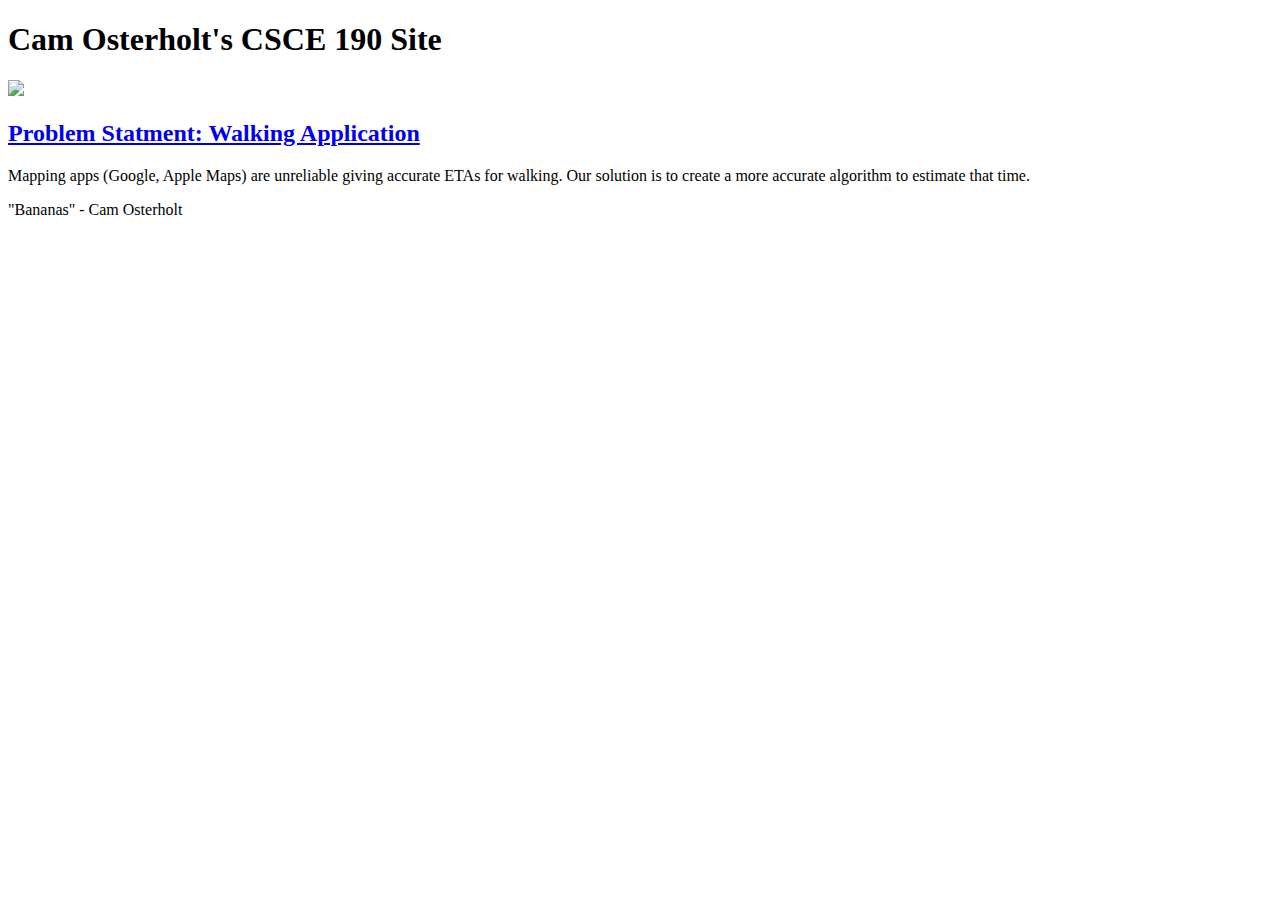
==== index.html @ bd698c32 "Add files via upload" ====
<!DOCTYPE html>
<html>
    <head>
        <title>CSCE 190: Cam Osterholt</title>
    </head>
    <body>
        <h1>Cam Osterholt's CSCE 190 Site </h1>

        <section class="assignment"> 
            <a href="files/problem-statement.pdf"><img src="images/190ProblemStatement.pdf"></a>
            <section class="ass-details">
                <a href="files/problem-statement.pdf"><h2>Problem Statment: Walking Application</h2></a>
                <p>
                    Mapping apps (Google, Apple Maps) are unreliable giving accurate ETAs for walking. Our solution is to create a more accurate algorithm to estimate that time.
                </p>
            </section>
        </section>
    </body>
</html>

"Bananas" - Cam Osterholt
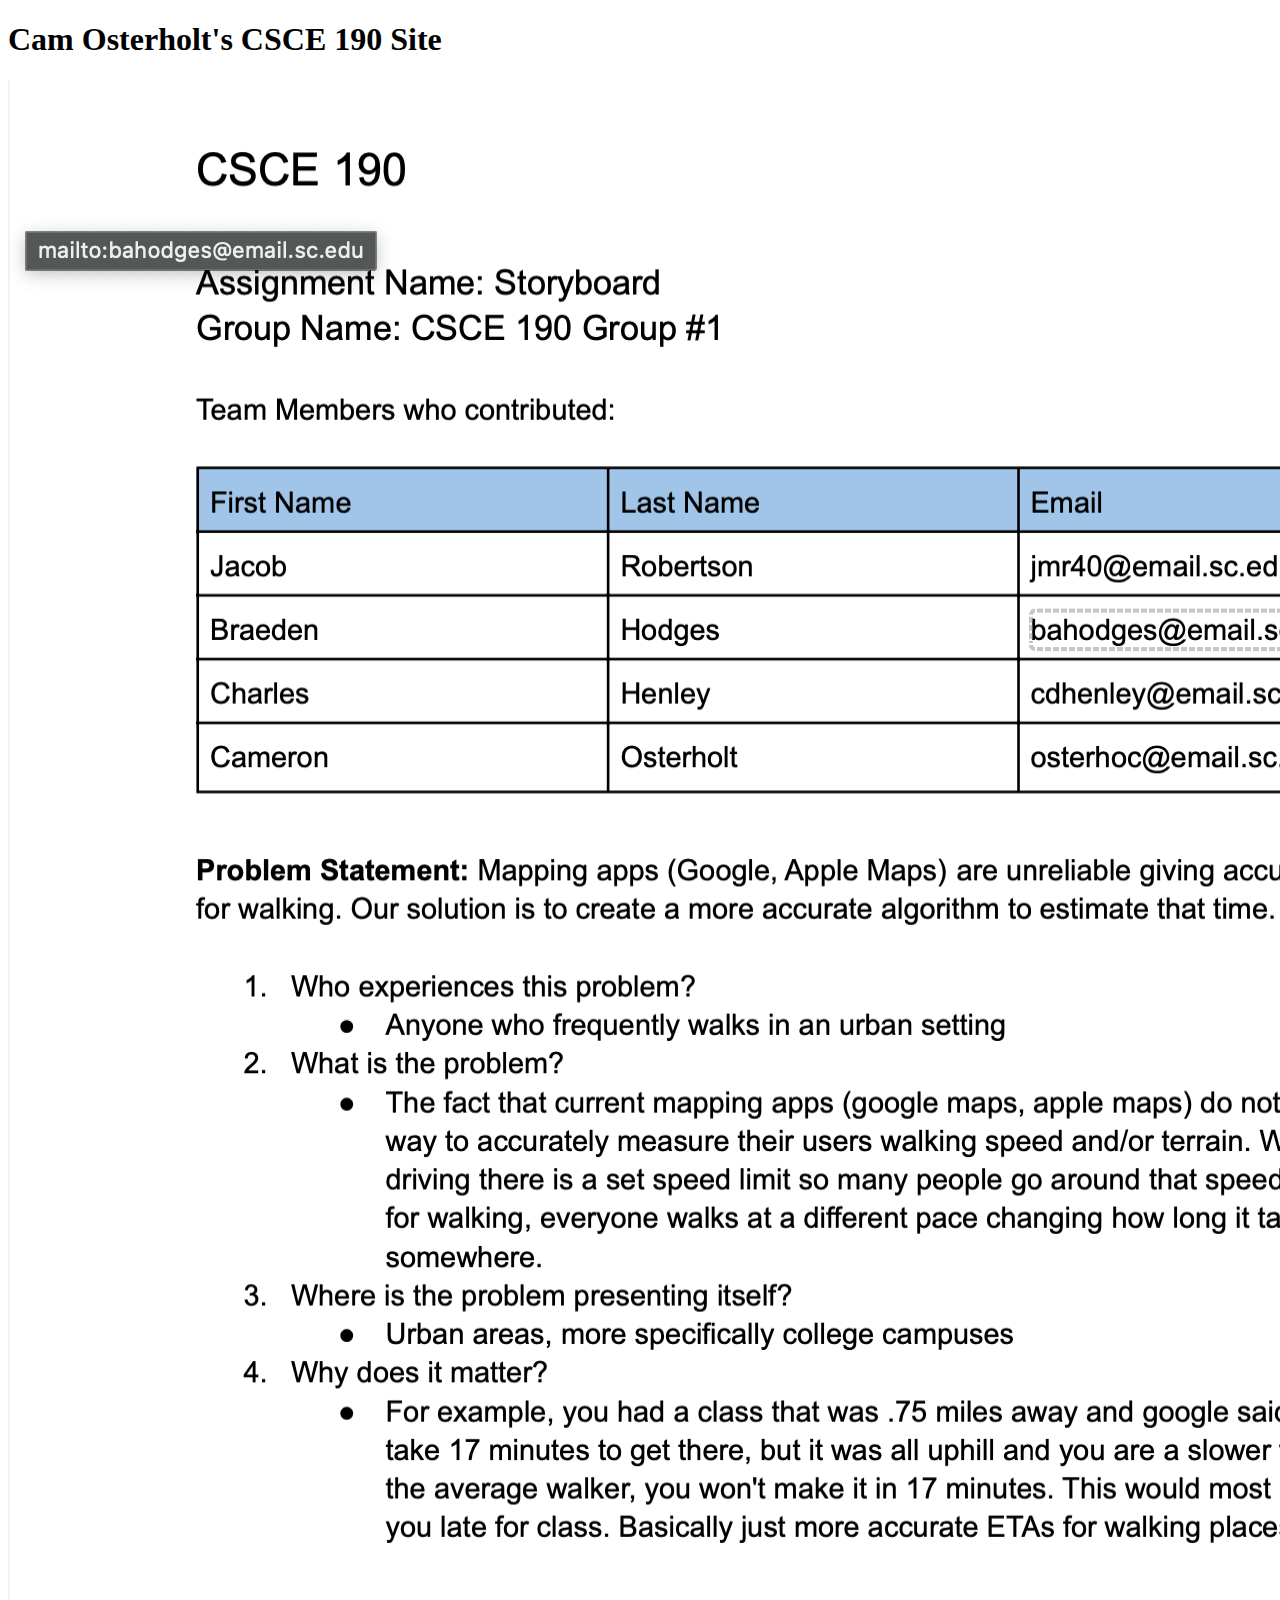
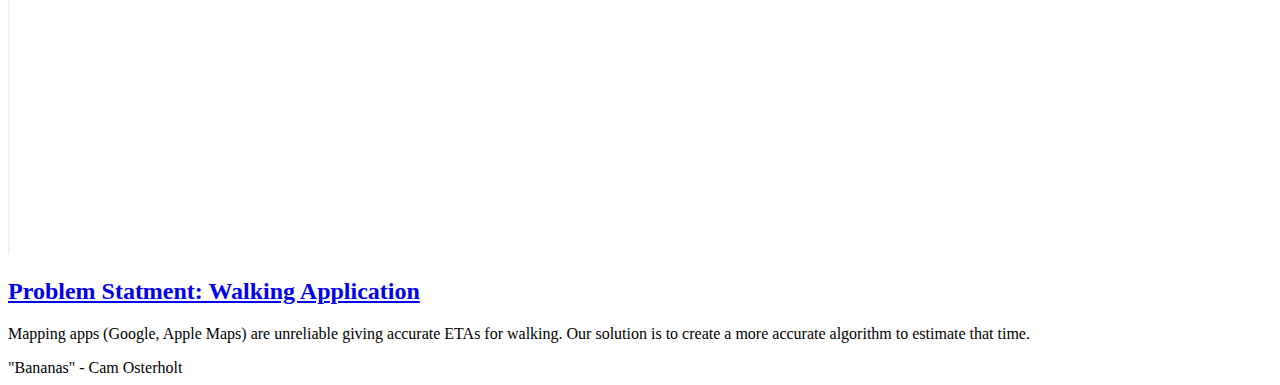
==== commit 32ae5502: "Add files via upload" ====
--- a/index.html
+++ b/index.html
@@ -7,7 +7,7 @@
         <h1>Cam Osterholt's CSCE 190 Site </h1>
 
         <section class="assignment"> 
-            <a href="files/problem-statement.pdf"><img src="images/190ProblemStatement.pdf"></a>
+            <a href="files/problem-statement.pdf"><img src="images/190ProblemStatement.png"></a>
             <section class="ass-details">
                 <a href="files/problem-statement.pdf"><h2>Problem Statment: Walking Application</h2></a>
                 <p>
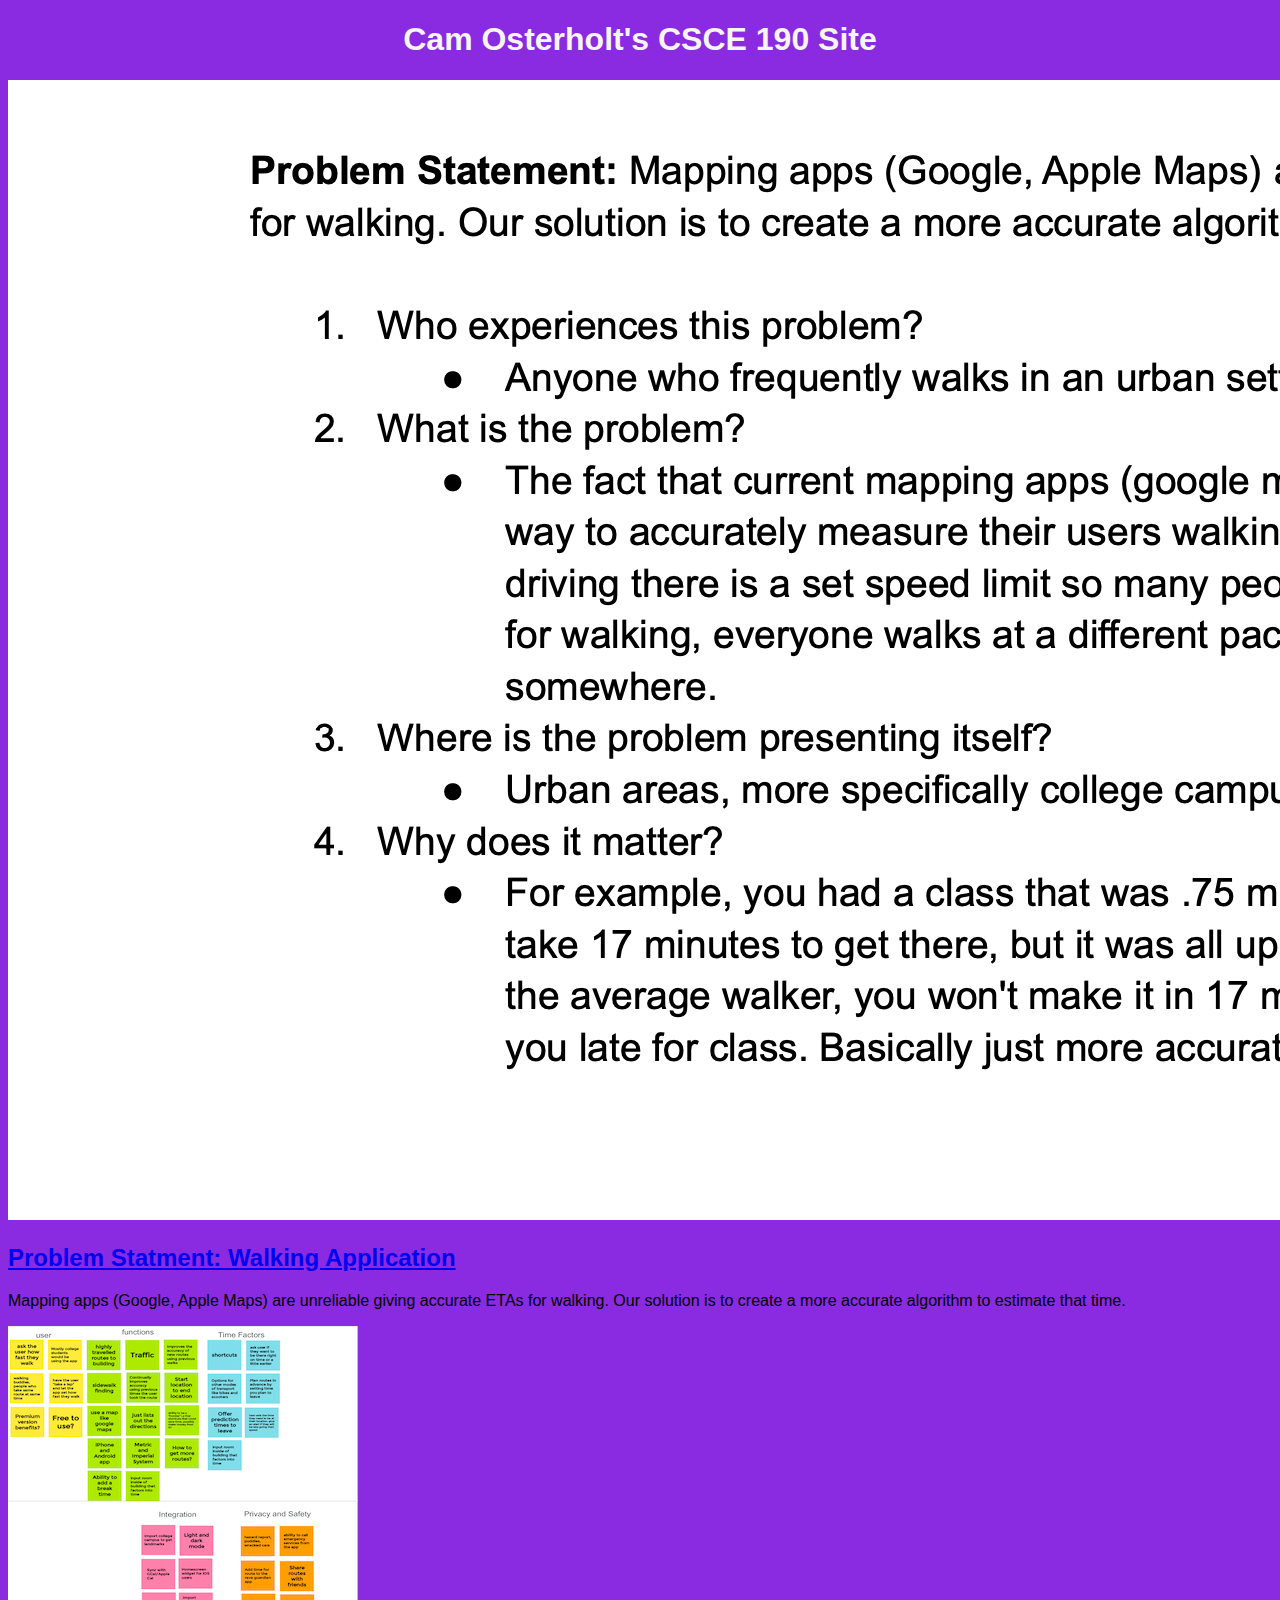
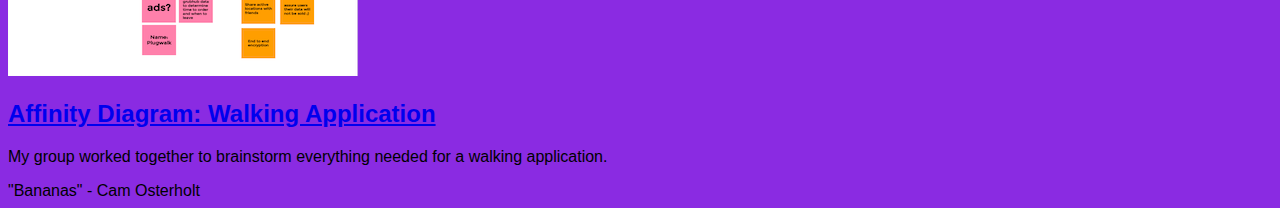
==== commit c25b0ba0: "Add files via upload" ====
--- a/index.html
+++ b/index.html
@@ -2,10 +2,12 @@
 <html>
     <head>
         <title>CSCE 190: Cam Osterholt</title>
+        <link rel="stylesheet" href="styles.css">
     </head>
     <body>
         <h1>Cam Osterholt's CSCE 190 Site </h1>
 
+        <!-- Problem Statment -->
         <section class="assignment"> 
             <a href="files/problem-statement.pdf"><img src="images/190ProblemStatement.png"></a>
             <section class="ass-details">
@@ -15,6 +17,17 @@
                 </p>
             </section>
         </section>
+
+        <!-- Affinity Diagram -->
+        <section class="assignment"> 
+            <a href="files/affinitydiagram.pdf"><img src="images/affinitydiagram.png"></a>
+            <section class="ass-details">
+                <a href="files/affinitydiagram.pdf"><h2>Affinity Diagram: Walking Application</h2></a>
+                <p>
+                    My group worked together to brainstorm everything needed for a walking application.
+                </p>
+            </section>
+        </section>
     </body>
 </html>
 
--- a/styles.css
+++ b/styles.css
@@ -0,0 +1,9 @@
+body {
+    background: blueviolet;
+    font-family: Arial, Helvetica, sans-serif;
+}
+
+h1 {
+    color: whitesmoke;
+    text-align: center;
+}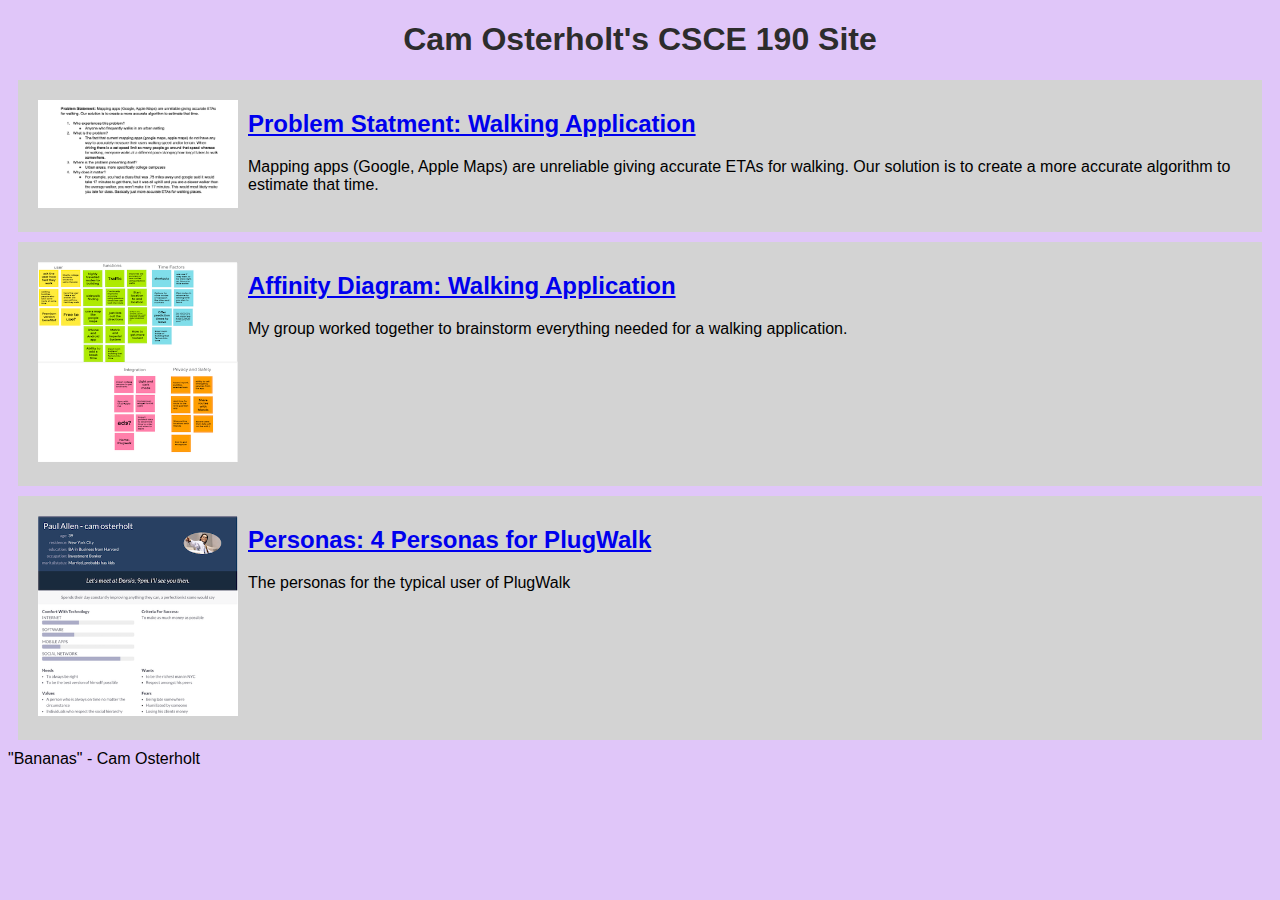
==== commit a2726a2c: "Add files via upload" ====
--- a/index.html
+++ b/index.html
@@ -28,6 +28,16 @@
                 </p>
             </section>
         </section>
+        <!-- Personas-->
+        <section class="assignment"> 
+            <a href="files/personas.pdf"><img src="images/personas.png"></a>
+            <section class="ass-details">
+                <a href="files/personas.pdf"><h2>Personas: 4 Personas for PlugWalk</h2></a>
+                <p>
+                    The personas for the typical user of PlugWalk
+                </p>
+            </section>
+        </section>
     </body>
 </html>
 
--- a/styles.css
+++ b/styles.css
@@ -1,9 +1,21 @@
 body {
-    background: blueviolet;
+    background: rgb(224, 198, 249);
     font-family: Arial, Helvetica, sans-serif;
 }
 
+.assignment {
+    display: flex;
+    padding: 10px;
+    background: lightgray;
+    margin: 10px;
+}
+
+.assignment img {
+    width: 200px;
+    padding: 10px;
+}
+
 h1 {
-    color: whitesmoke;
+    color: rgb(45, 45, 45);
     text-align: center;
 }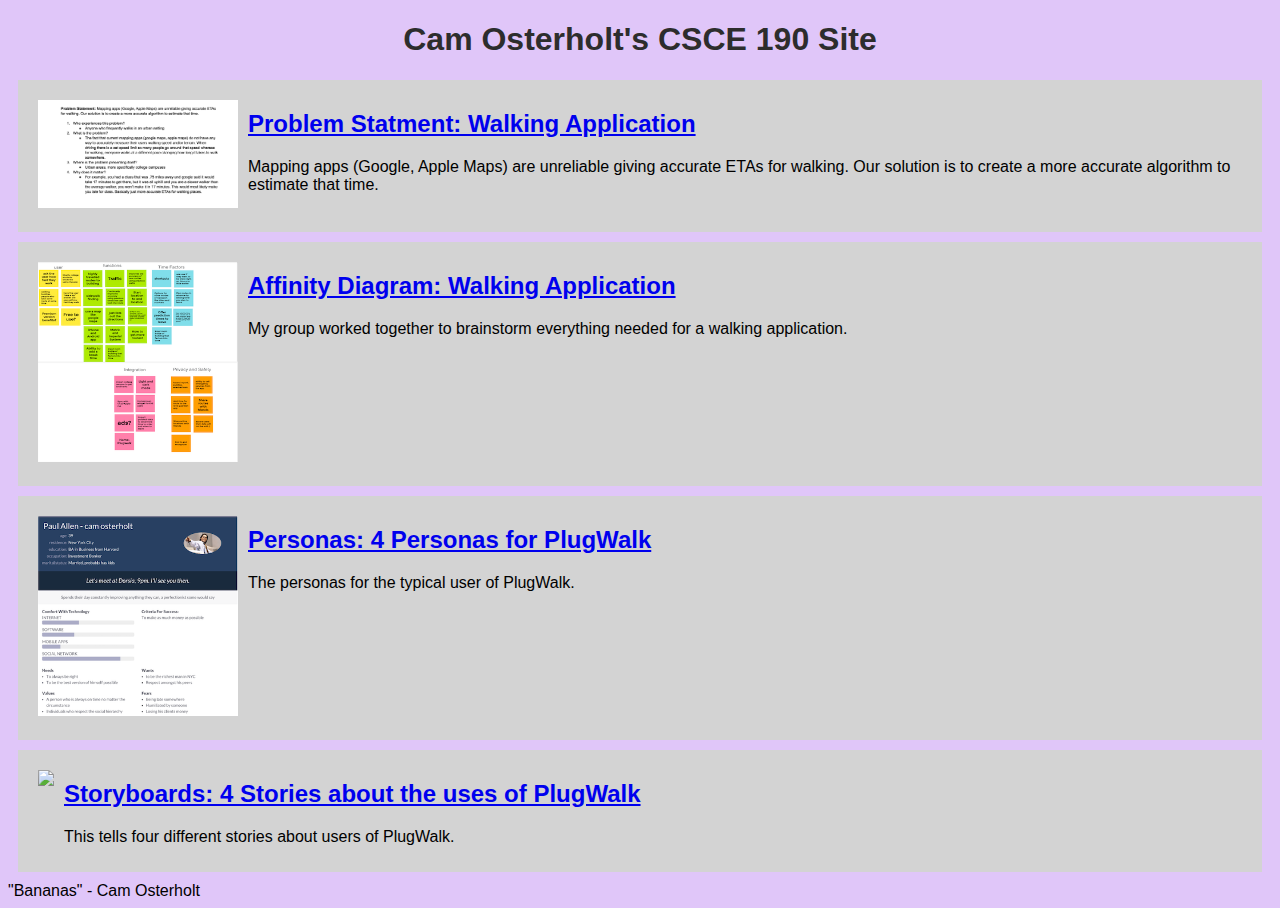
==== commit b8fab408: "Add files via upload" ====
--- a/index.html
+++ b/index.html
@@ -34,7 +34,17 @@
             <section class="ass-details">
                 <a href="files/personas.pdf"><h2>Personas: 4 Personas for PlugWalk</h2></a>
                 <p>
-                    The personas for the typical user of PlugWalk
+                    The personas for the typical user of PlugWalk.
+                </p>
+            </section>
+        </section>
+        <!-- Storyboards-->
+        <section class="assignment"> 
+            <a href="files/storyboards.pdf"><img src="images/storyboards.png"></a>
+            <section class="ass-details">
+                <a href="files/storyboards.pdf"><h2>Storyboards: 4 Stories about the uses of PlugWalk</h2></a>
+                <p>
+                    This tells four different stories about users of PlugWalk.
                 </p>
             </section>
         </section>
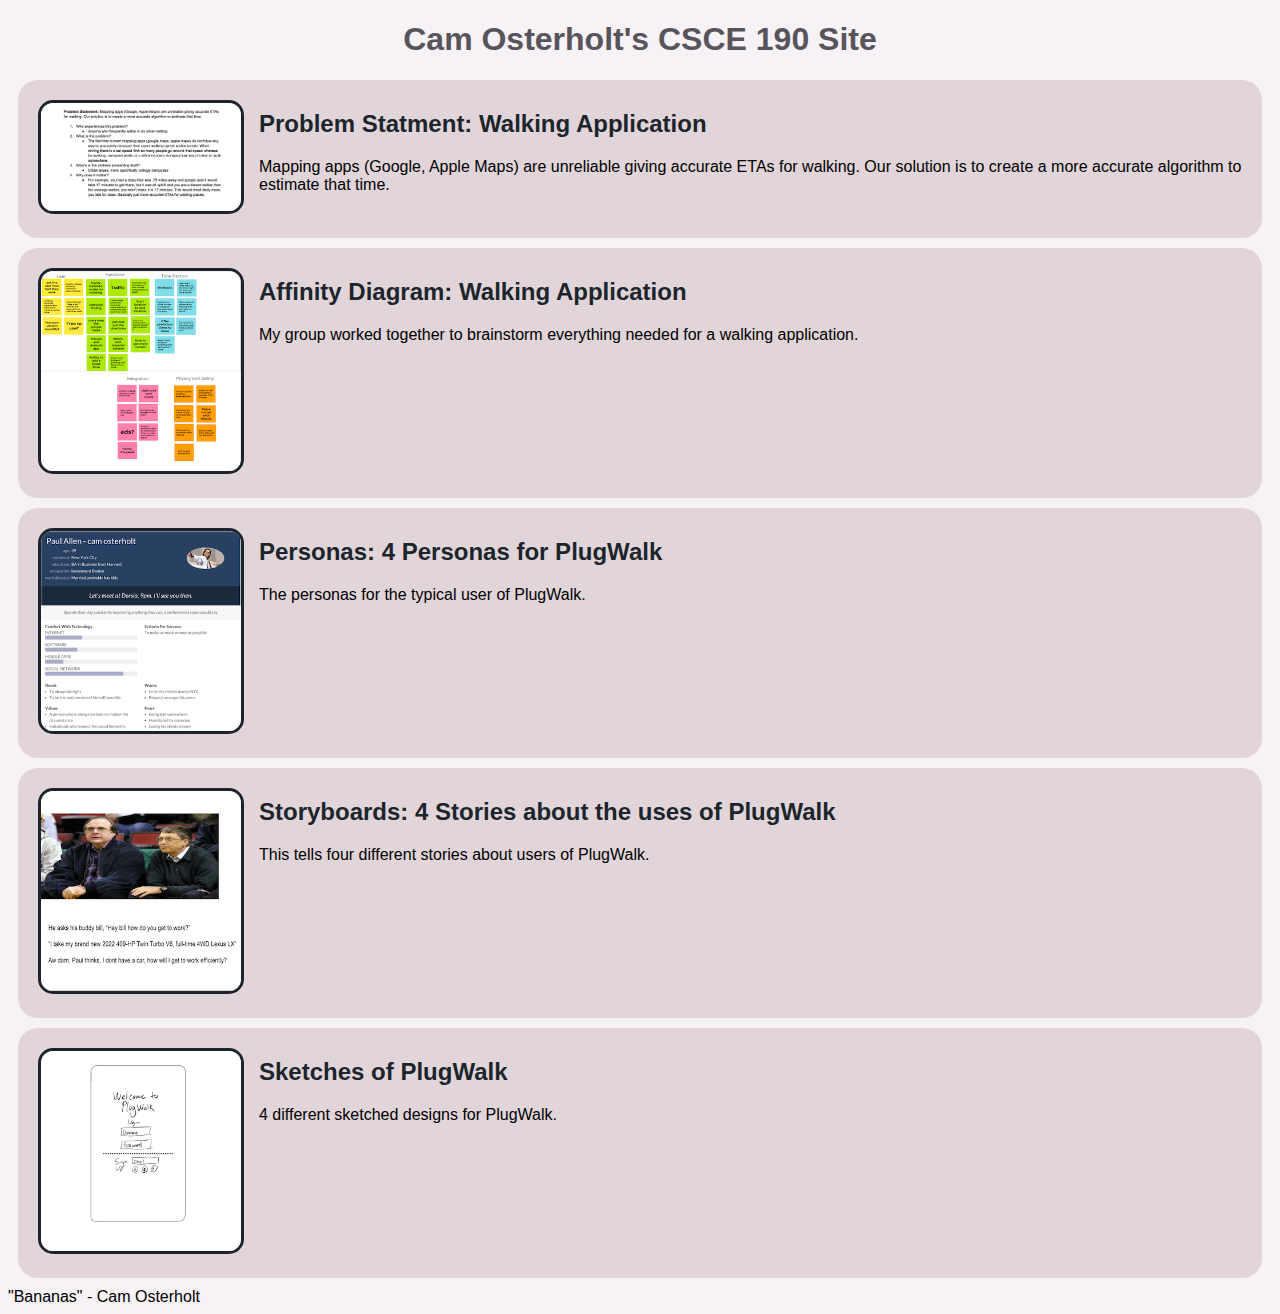
==== commit f7db9e86: "Test1" ====
--- a/index.html
+++ b/index.html
@@ -28,7 +28,7 @@
                 </p>
             </section>
         </section>
-        <!-- Personas-->
+        <!-- Personas -->
         <section class="assignment"> 
             <a href="files/personas.pdf"><img src="images/personas.png"></a>
             <section class="ass-details">
@@ -38,7 +38,7 @@
                 </p>
             </section>
         </section>
-        <!-- Storyboards-->
+        <!-- Storyboards -->
         <section class="assignment"> 
             <a href="files/storyboards.pdf"><img src="images/storyboards.png"></a>
             <section class="ass-details">
@@ -48,6 +48,16 @@
                 </p>
             </section>
         </section>
+        <!-- Sketches -->
+        <section class="assignment"> 
+            <a href="files/sketchs.pdf"><img src="images/sketchs.png"></a>
+            <section class="ass-details">
+                <a href="files/sketchs.pdf"><h2>Sketches of PlugWalk</h2></a>
+                <p>
+                    4 different sketched designs for PlugWalk.
+                </p>
+            </section>
+        </section>
     </body>
 </html>
 
--- a/styles.css
+++ b/styles.css
@@ -1,21 +1,50 @@
 body {
-    background: rgb(224, 198, 249);
+    background: #f6f2f6;
     font-family: Arial, Helvetica, sans-serif;
 }
 
 .assignment {
     display: flex;
     padding: 10px;
-    background: lightgray;
+    background: #E1D5D9;
     margin: 10px;
+    border-radius: 20px;
 }
 
 .assignment img {
     width: 200px;
-    padding: 10px;
+    margin: 10px;
+    margin-right: 15px;
+    border: 3px solid #1C252C;
+    border-radius: 15px;
+}
+.assignment img:hover {
+    border: 3px solid #F6F2F6;
 }
 
 h1 {
-    color: rgb(45, 45, 45);
+    color: #58545B;
     text-align: center;
-}+}
+
+a {
+    color: #1C252C;
+    text-decoration: none;
+    
+}
+.ass-details a:hover {
+    color: #F6F2F6;
+    text-shadow: 1px 1px 5px #1C252C,
+                -1px -1px 2px rgba(255, 255, 255, 0.80);
+
+    box-shadow: -1px -1px 5px rgba(255, 255, 255, 0.6),
+                1px 1px 5px rgba(0, 0, 0, 0.3),
+                inset -2px -2px 5px rgba(255, 255, 255, 1),
+                inset 2px 2px 4px rgba(0, 0, 0, 0.3);
+}
+
+/*  #F6F2F6 - Light Color
+    #E1D5D9
+    #B7A7AE
+    #58545B
+    #1C252C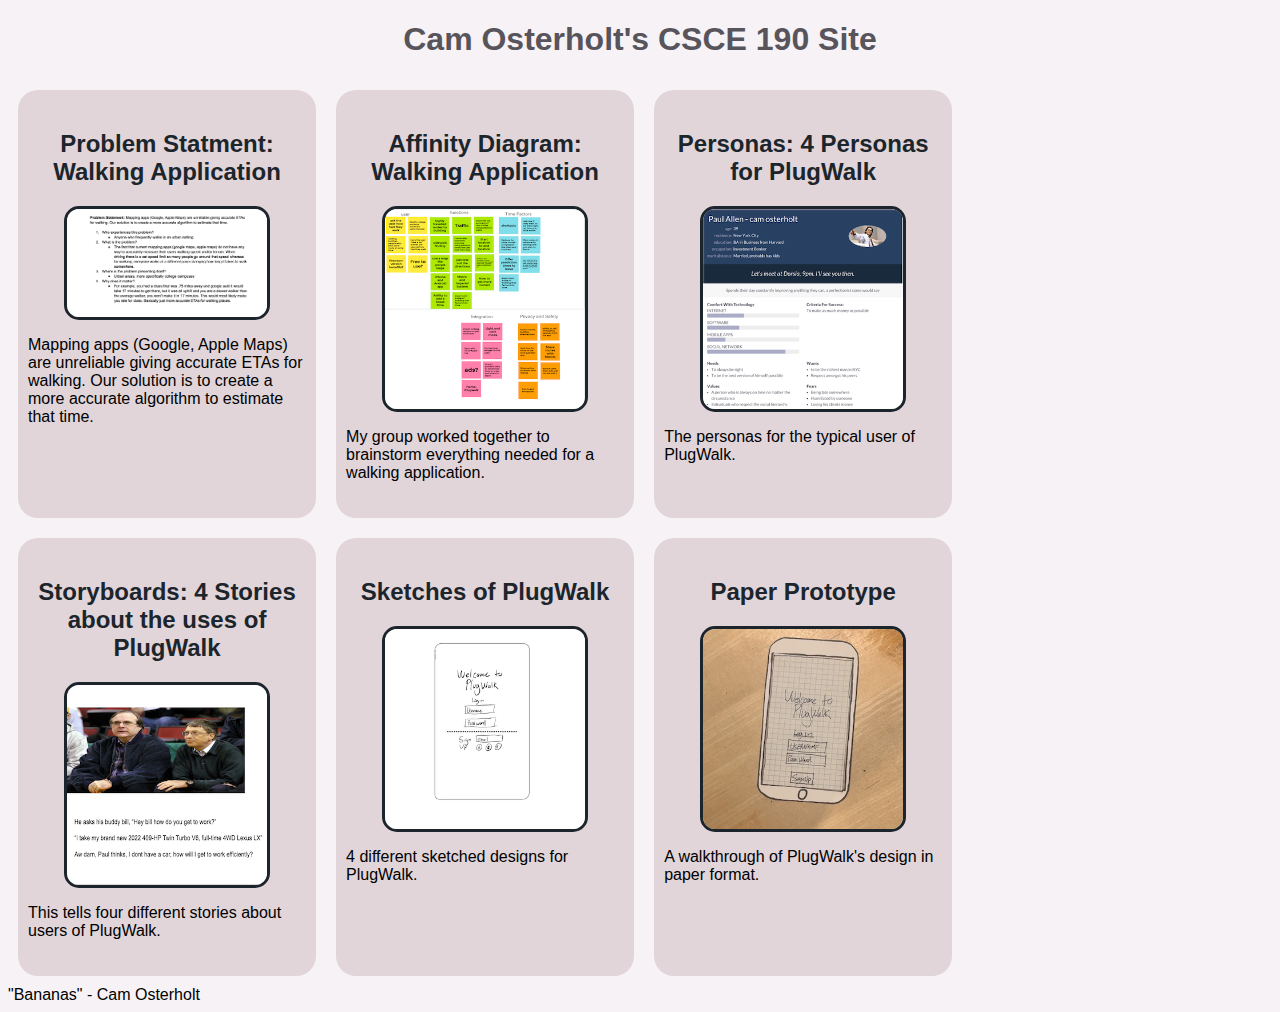
==== commit 27dc9f9c: "Add files via upload" ====
--- a/index.html
+++ b/index.html
@@ -7,57 +7,61 @@
     <body>
         <h1>Cam Osterholt's CSCE 190 Site </h1>
 
-        <!-- Problem Statment -->
-        <section class="assignment"> 
-            <a href="files/problem-statement.pdf"><img src="images/190ProblemStatement.png"></a>
-            <section class="ass-details">
-                <a href="files/problem-statement.pdf"><h2>Problem Statment: Walking Application</h2></a>
+        <div class="assignments">
+            <!-- Problem Statment -->
+            <section class="assignment">
+                <a href="files/problem-statement.pdf"><h2>Problem Statment: Walking Application</h2></a> 
+                <a href="files/problem-statement.pdf">
+                    <img src="images/190ProblemStatement.png">
+                </a>
                 <p>
                     Mapping apps (Google, Apple Maps) are unreliable giving accurate ETAs for walking. Our solution is to create a more accurate algorithm to estimate that time.
                 </p>
             </section>
-        </section>
 
-        <!-- Affinity Diagram -->
-        <section class="assignment"> 
-            <a href="files/affinitydiagram.pdf"><img src="images/affinitydiagram.png"></a>
-            <section class="ass-details">
+            <!-- Affinity Diagram -->
+            <section class="assignment"> 
                 <a href="files/affinitydiagram.pdf"><h2>Affinity Diagram: Walking Application</h2></a>
+                <a href="files/affinitydiagram.pdf"><img src="images/affinitydiagram.png"></a>    
                 <p>
                     My group worked together to brainstorm everything needed for a walking application.
                 </p>
             </section>
-        </section>
-        <!-- Personas -->
-        <section class="assignment"> 
-            <a href="files/personas.pdf"><img src="images/personas.png"></a>
-            <section class="ass-details">
+            <!-- Personas -->
+            <section class="assignment"> 
                 <a href="files/personas.pdf"><h2>Personas: 4 Personas for PlugWalk</h2></a>
+                <a href="files/personas.pdf"><img src="images/personas.png"></a>
                 <p>
                     The personas for the typical user of PlugWalk.
                 </p>
             </section>
-        </section>
-        <!-- Storyboards -->
-        <section class="assignment"> 
-            <a href="files/storyboards.pdf"><img src="images/storyboards.png"></a>
-            <section class="ass-details">
+            <!-- Storyboards -->
+            <section class="assignment"> 
                 <a href="files/storyboards.pdf"><h2>Storyboards: 4 Stories about the uses of PlugWalk</h2></a>
+                <a href="files/storyboards.pdf"><img src="images/storyboards.png"></a>
                 <p>
                     This tells four different stories about users of PlugWalk.
                 </p>
             </section>
-        </section>
-        <!-- Sketches -->
-        <section class="assignment"> 
-            <a href="files/sketchs.pdf"><img src="images/sketchs.png"></a>
-            <section class="ass-details">
+            <!-- Sketches -->
+            <section class="assignment"> 
                 <a href="files/sketchs.pdf"><h2>Sketches of PlugWalk</h2></a>
+                <a href="files/sketchs.pdf"><img src="images/sketchs.png"></a>
                 <p>
                     4 different sketched designs for PlugWalk.
                 </p>
             </section>
-        </section>
+            <!-- Paper Prototype -->
+            <section class="assignment"> 
+                <a href="https://youtu.be/pU3gomoWerM"><h2>Paper Prototype</h2></a>
+                <a href="https://youtu.be/pU3gomoWerM">
+                    <img src="images/paperprototype.png">
+                </a>
+                <p>
+                    A walkthrough of PlugWalk's design in paper format.
+                </p>
+            </section>
+        </div>
     </body>
 </html>
 
--- a/styles.css
+++ b/styles.css
@@ -3,11 +3,17 @@
     font-family: Arial, Helvetica, sans-serif;
 }
 
+.assignments {
+    display: flex;
+    flex-wrap: wrap;
+}
+
 .assignment {
-    display: flex;
+    width: 22%;
     padding: 10px;
     background: #E1D5D9;
     margin: 10px;
+    padding: 20px 10px;
     border-radius: 20px;
 }
 
@@ -17,6 +23,8 @@
     margin-right: 15px;
     border: 3px solid #1C252C;
     border-radius: 15px;
+    display: block;
+    margin: auto;
 }
 .assignment img:hover {
     border: 3px solid #F6F2F6;
@@ -24,6 +32,10 @@
 
 h1 {
     color: #58545B;
+    text-align: center;
+}
+
+h2 {
     text-align: center;
 }
 
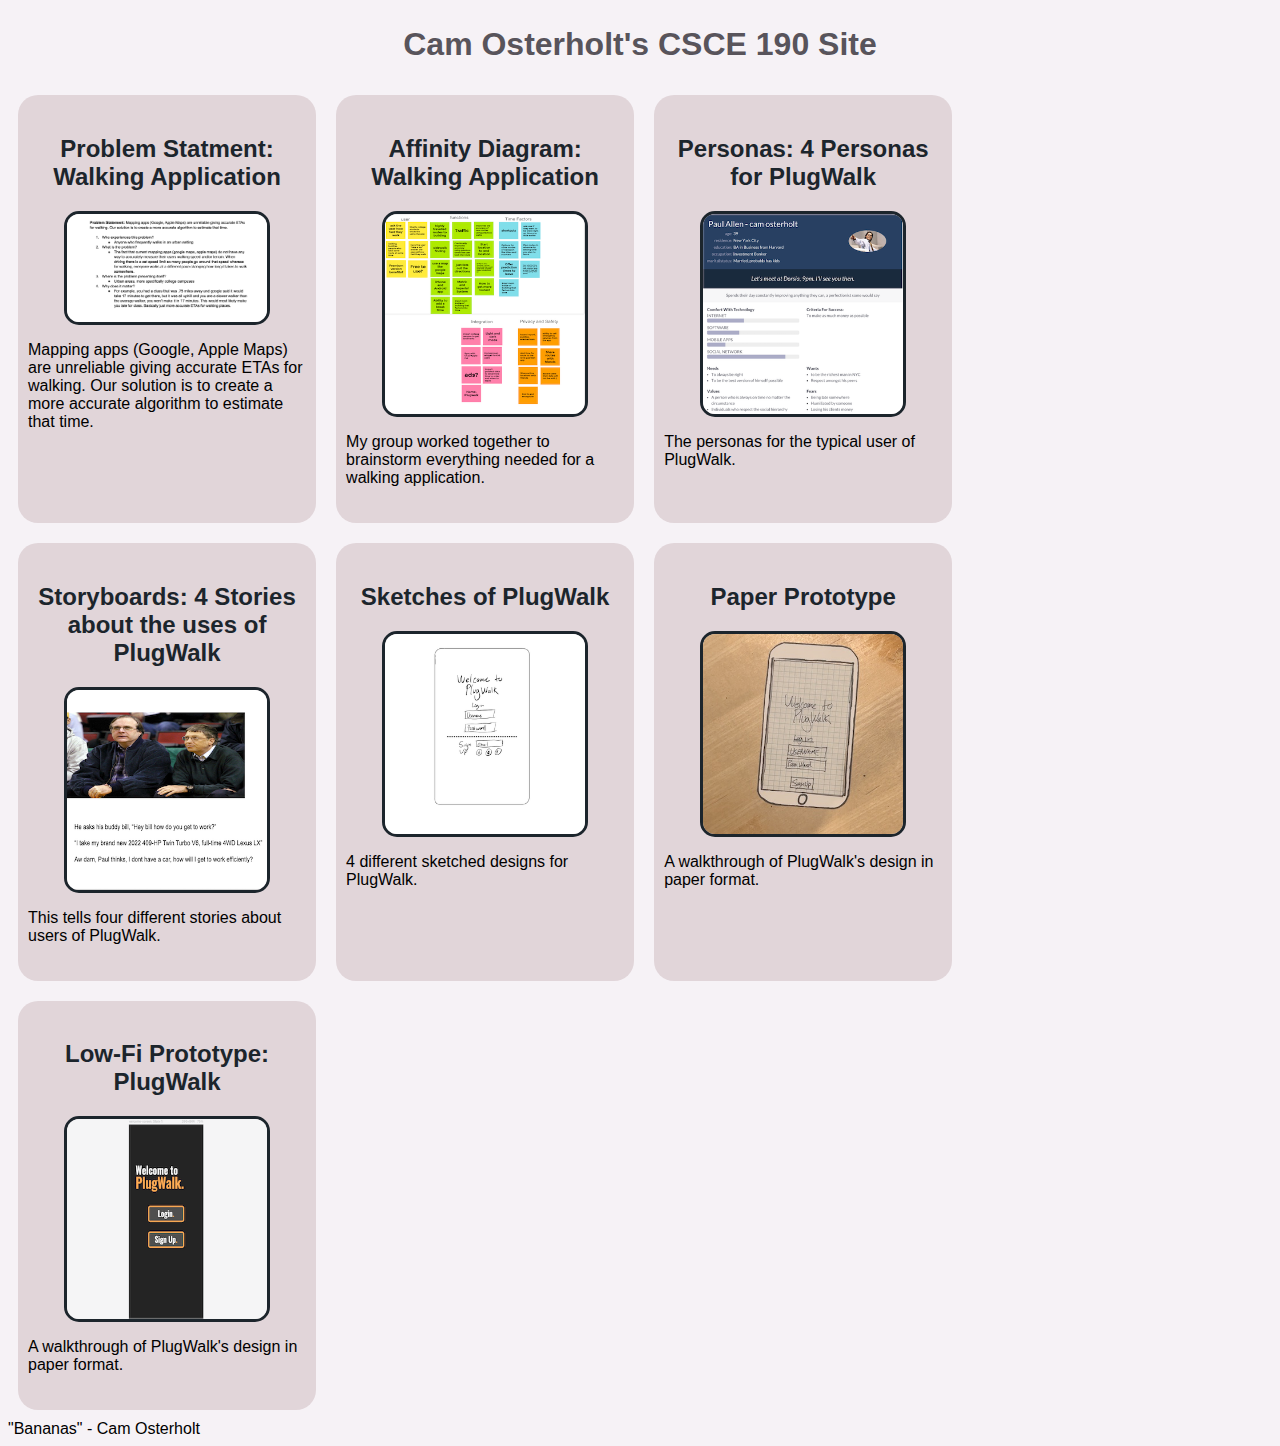
==== commit 06ff1edd: "Add files via upload" ====
--- a/index.html
+++ b/index.html
@@ -61,6 +61,16 @@
                     A walkthrough of PlugWalk's design in paper format.
                 </p>
             </section>
+            <!-- Low-Fi Prototype -->
+            <section class="assignment"> 
+                <a href="files/low-fi-prototype/src/index.html"><h2>Low-Fi Prototype: PlugWalk</h2></a>
+                <a href="files/low-fi-prototype/src/index.html">
+                    <img src="images/low-fi-prototype.png">
+                </a>
+                <p>
+                    A walkthrough of PlugWalk's design in paper format.
+                </p>
+            </section>
         </div>
     </body>
 </html>
--- a/styles.css
+++ b/styles.css
@@ -31,6 +31,7 @@
 }
 
 h1 {
+    padding-top: 5px;
     color: #58545B;
     text-align: center;
 }
